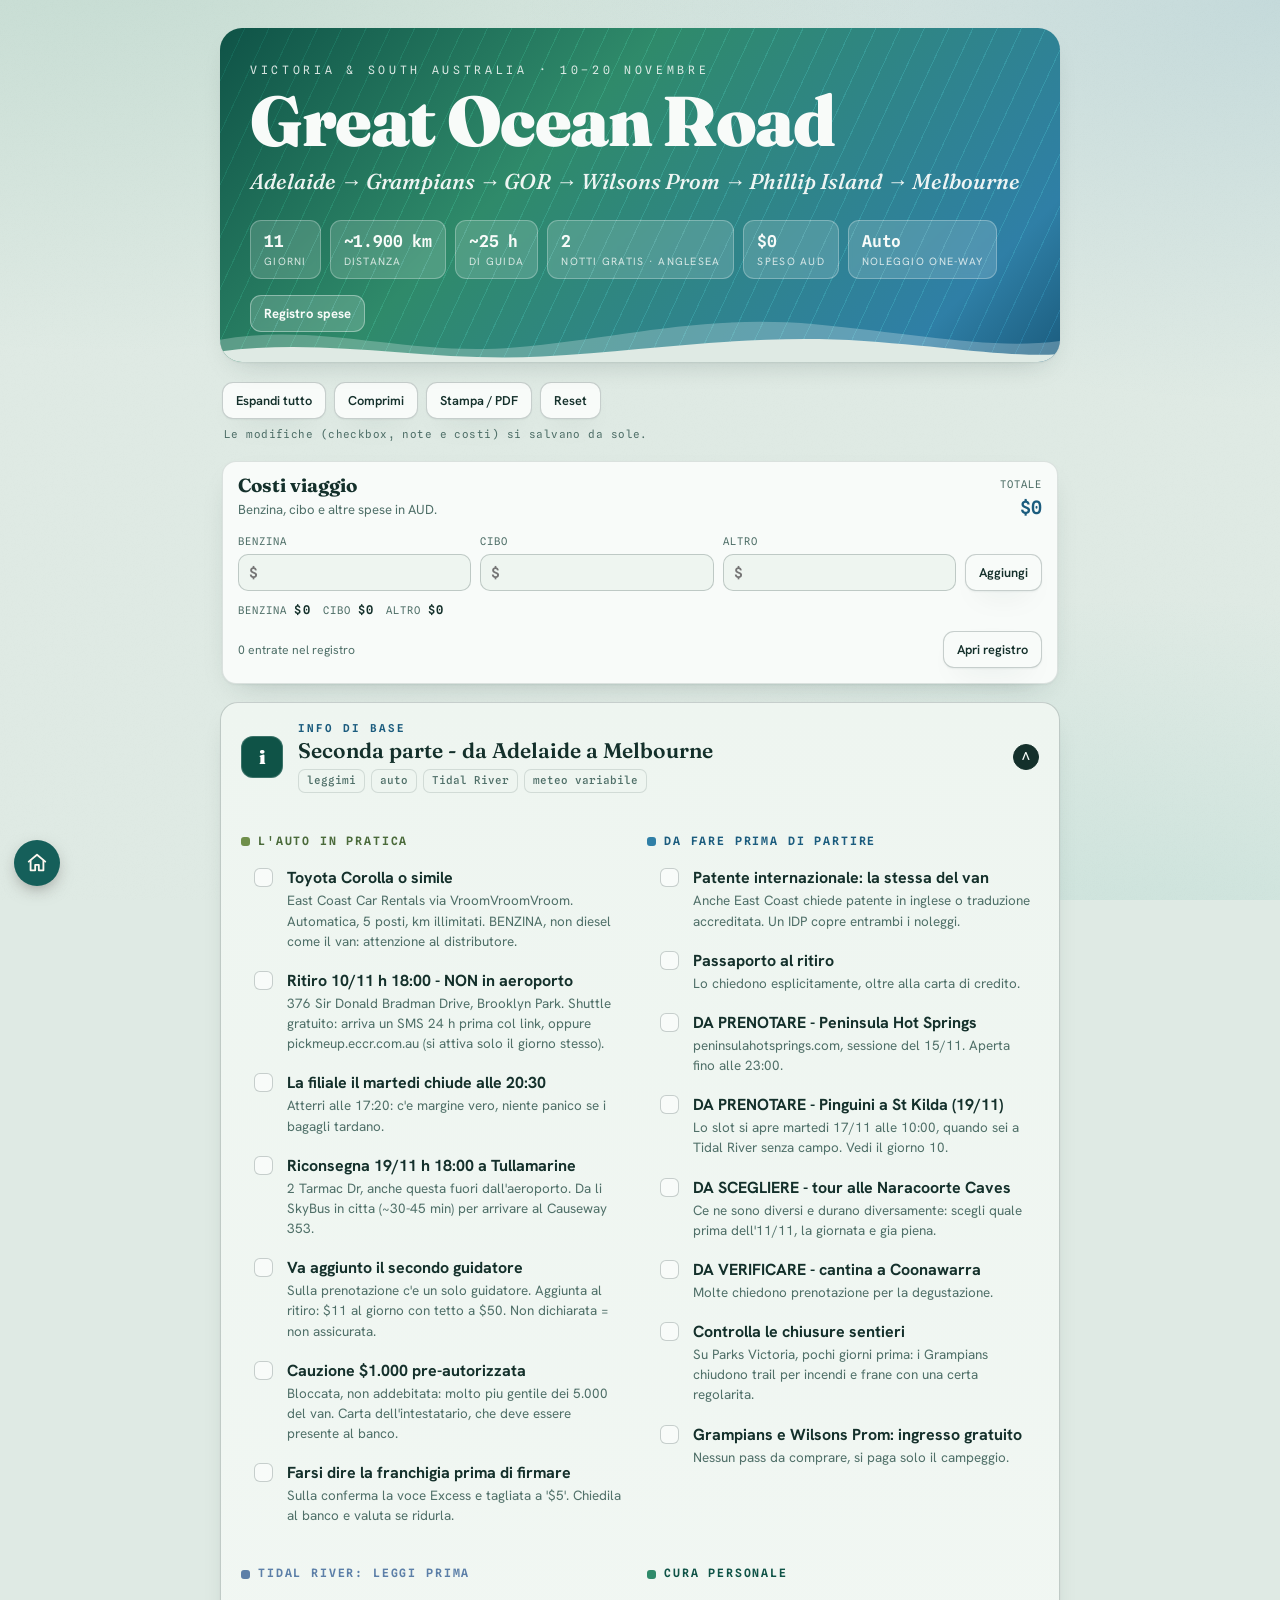
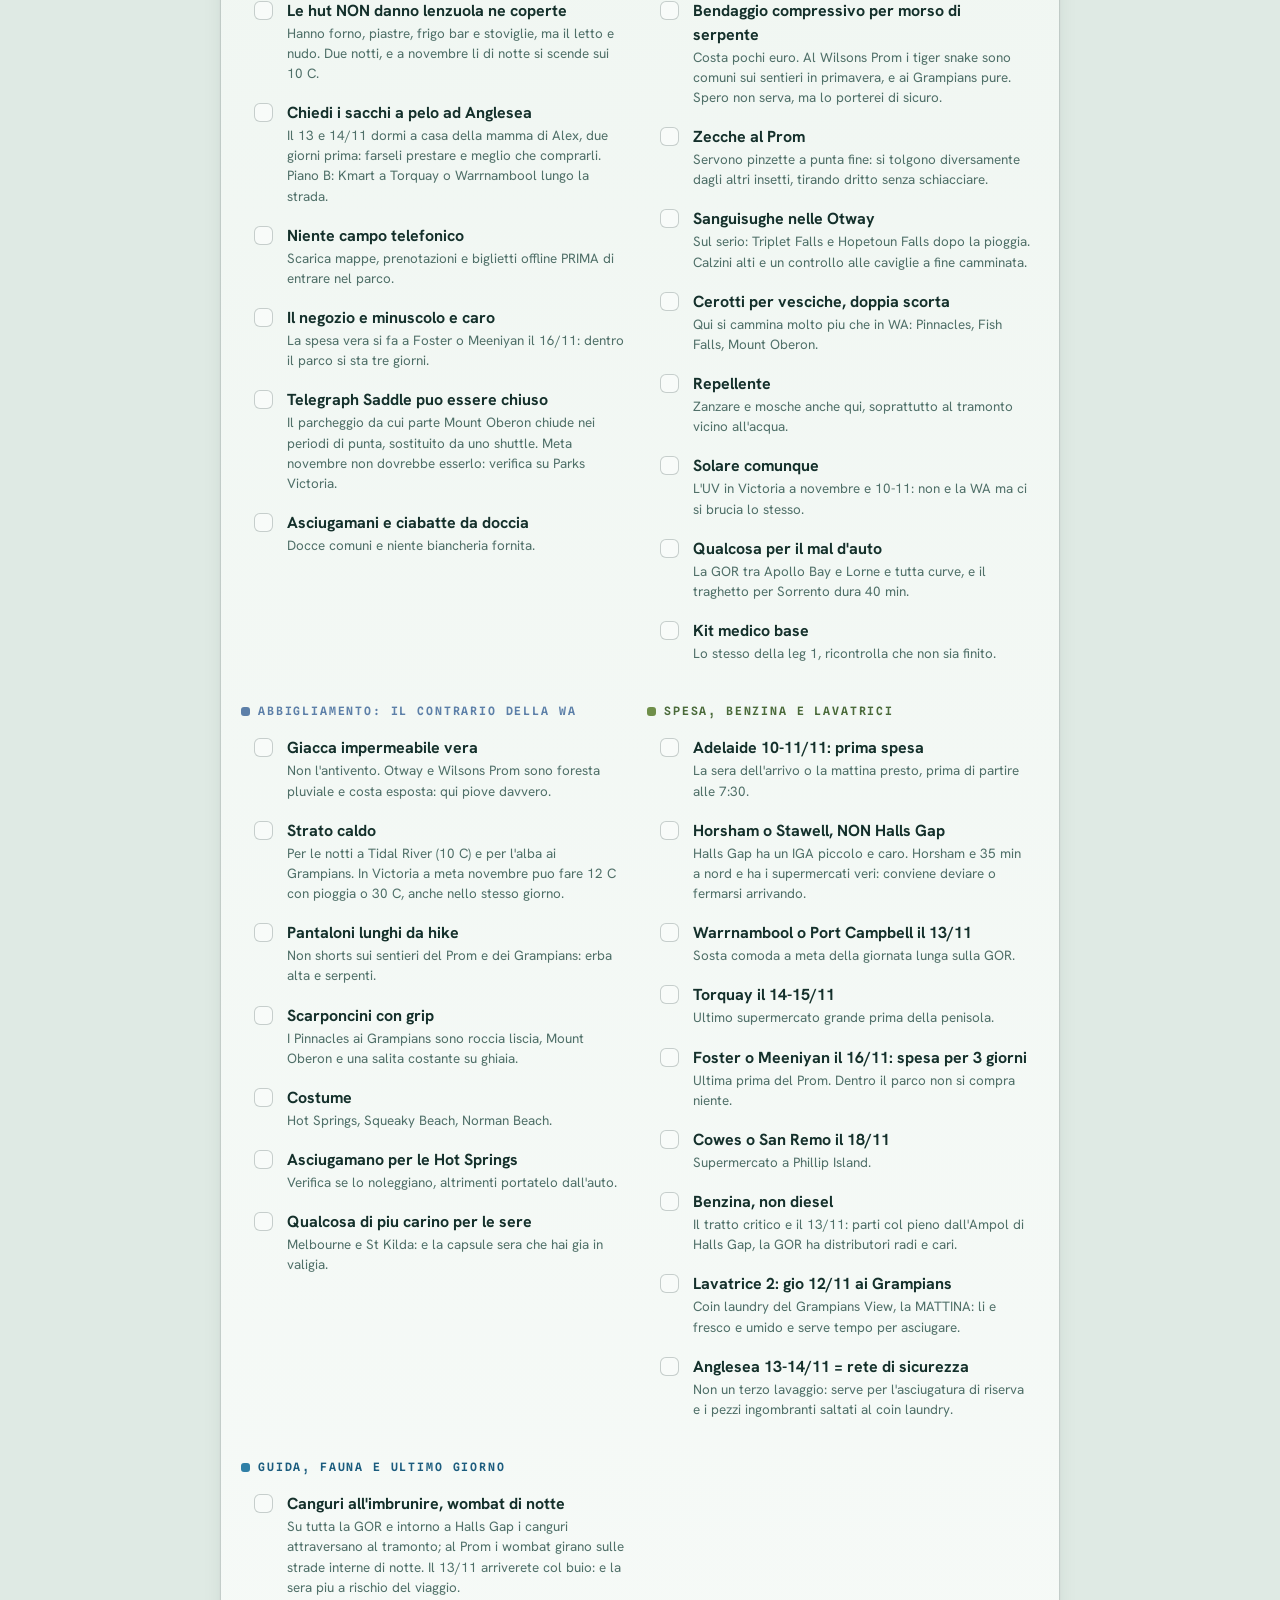
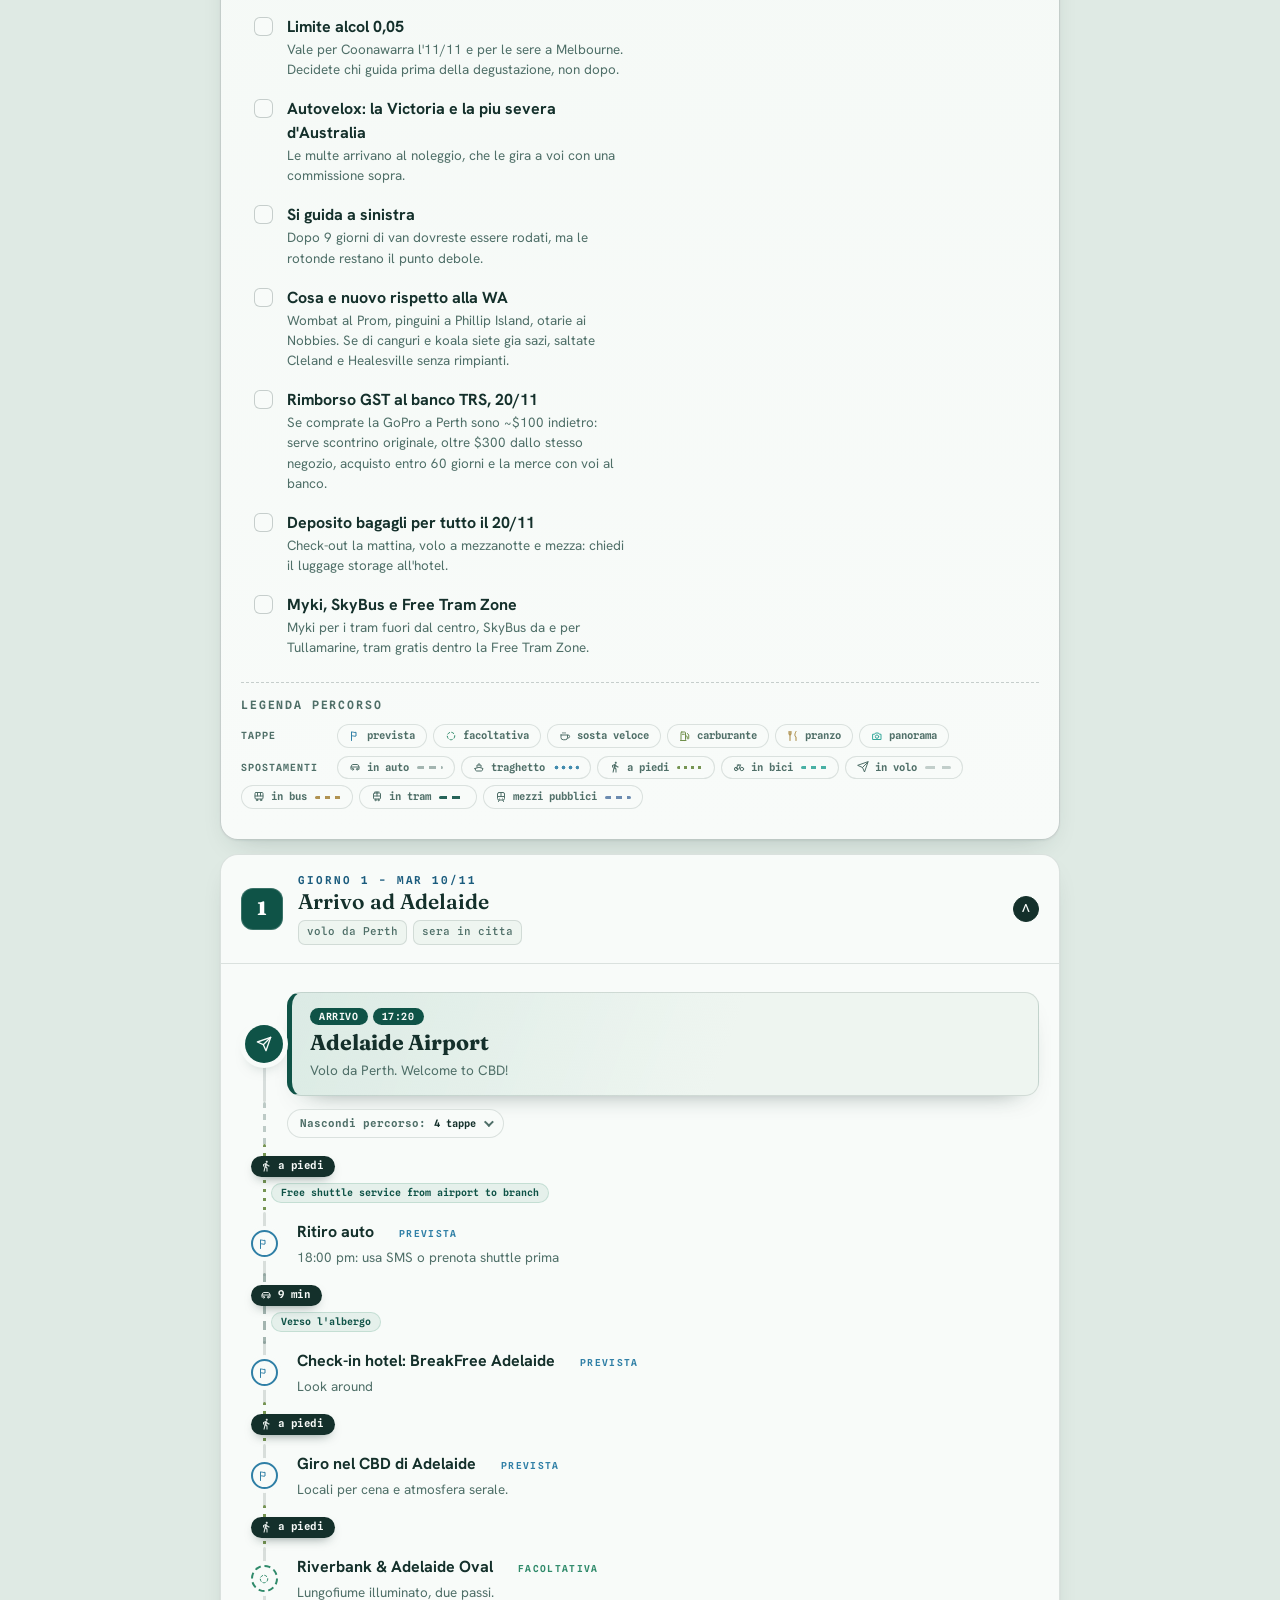
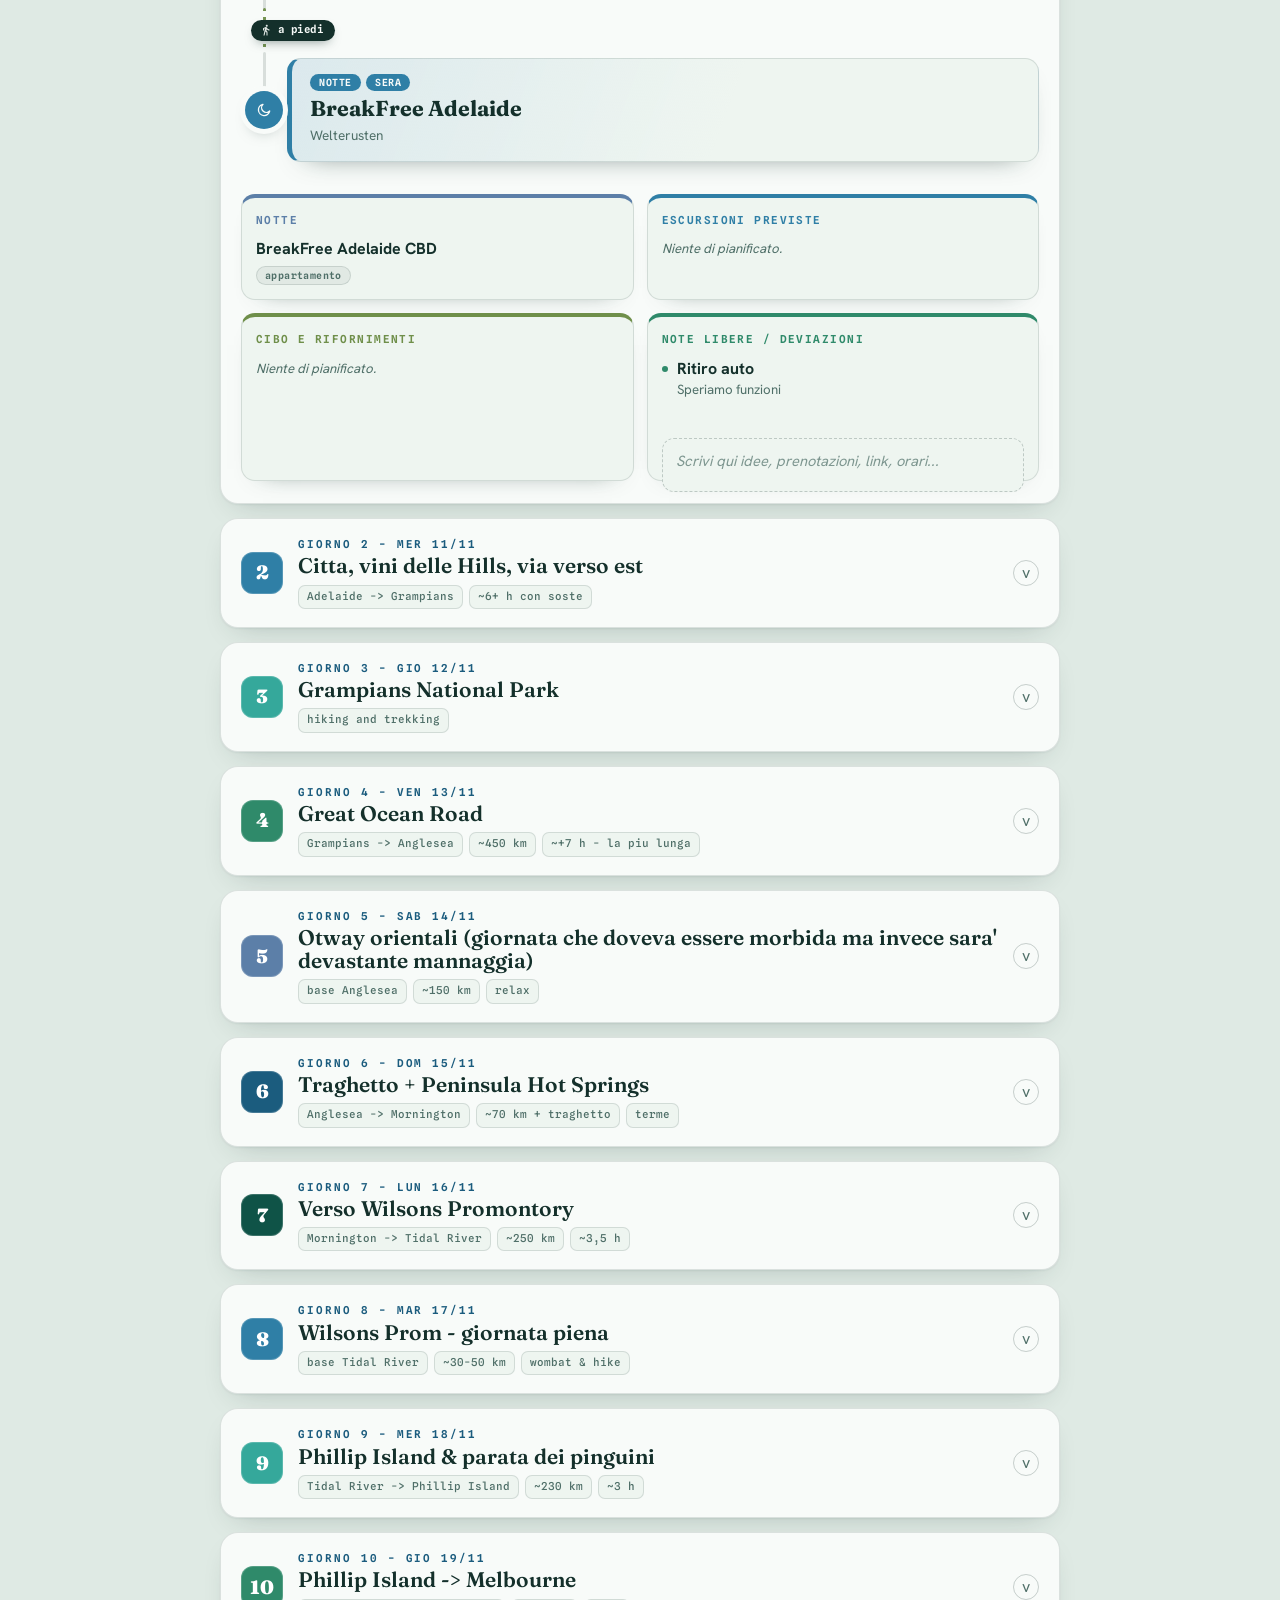
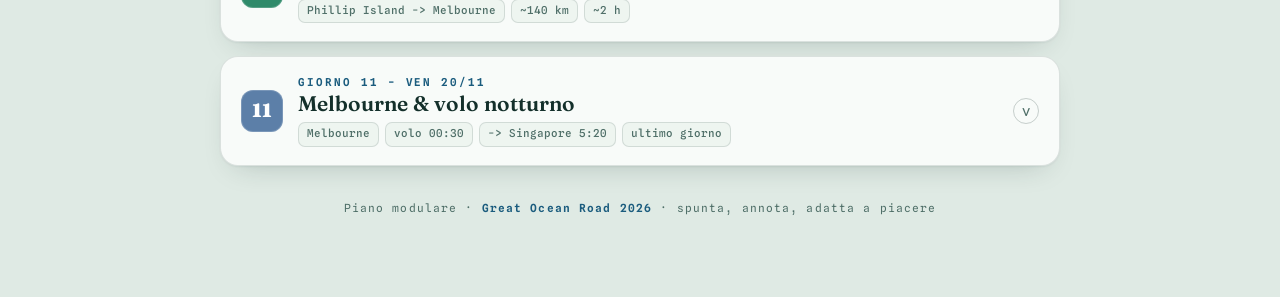
==== Adelaide_Melbourne/piano_viaggio_great_ocean_road.html @ c4c4bf27 "Add files via upload" ====
<!doctype html>
<html lang="it">
<head>
<meta charset="utf-8">
<meta name="viewport" content="width=device-width, initial-scale=1">
<title>Great Ocean Road · Piano di viaggio</title>
<link rel="stylesheet" href="../fonts/fonts.css">
<!-- app per iPhone / offline (vedi pwa.js e LEGGIMI_SITO.md) -->
<link rel="manifest" href="../manifest.webmanifest">
<meta name="theme-color" content="#155f5a">
<meta name="apple-mobile-web-app-capable" content="yes">
<meta name="mobile-web-app-capable" content="yes">
<meta name="apple-mobile-web-app-status-bar-style" content="default">
<meta name="apple-mobile-web-app-title" content="Australia">
<link rel="apple-touch-icon" href="../icons/apple-touch-icon.png">
<link rel="icon" href="../icons/icon-192.png">
<script src="../pwa.js" defer></script>
<style>
  :root{
    /* Palette "foresta & oceano" - seconda parte del viaggio */
    --mist:#dfeae4;
    --paper:#f8fbf9;
    --paper-2:#eef5f0;
    --ink:#14302b;
    --ink-soft:#4f6f68;
    --ocean:#2f7fa6;
    --ocean-deep:#1b5c7e;
    --forest:#2f8a6a;
    --forest-deep:#0f5347;
    --lagoon:#35a89b;
    --dusk:#5c7fa8;
    --moss:#6f8f4a;
    --moss-deep:#4a6a3a;
    --honey:#a8873f;
    --line:rgba(20,48,43,.13);
    --line-strong:rgba(20,48,43,.22);
    --shadow:0 1px 2px rgba(20,48,43,.06),0 12px 30px -16px rgba(20,48,43,.28);
  }
  *{box-sizing:border-box}
  html{scroll-behavior:smooth}
  body{
    margin:0;
    font-family:'Hanken Grotesk',system-ui,sans-serif;
    color:var(--ink);
    background-color:var(--mist);
    background-image:
      radial-gradient(120% 90% at 8% -10%, rgba(47,138,106,.16), transparent 55%),
      radial-gradient(120% 90% at 100% 0%, rgba(47,127,166,.15), transparent 50%),
      radial-gradient(90% 80% at 90% 110%, rgba(53,168,155,.12), transparent 55%);
    background-attachment:fixed;
    line-height:1.5;
    -webkit-font-smoothing:antialiased;
  }
  body::before{
    content:"";position:fixed;inset:0;pointer-events:none;z-index:0;opacity:.5;
    background-image:url("data:image/svg+xml,%3Csvg xmlns='http://www.w3.org/2000/svg' width='160' height='160'%3E%3Cfilter id='n'%3E%3CfeTurbulence type='fractalNoise' baseFrequency='0.9' numOctaves='2'/%3E%3C/filter%3E%3Crect width='100%25' height='100%25' filter='url(%23n)' opacity='0.035'/%3E%3C/svg%3E");
  }
  .wrap{position:relative;z-index:1;max-width:880px;margin:0 auto;padding:28px 20px 80px}

  /* ---------- Header ---------- */
  header.hero{
    position:relative;border-radius:22px;overflow:hidden;
    background:
      linear-gradient(135deg, var(--forest-deep) 0%, var(--forest) 38%, var(--ocean) 86%, var(--ocean-deep) 100%);
    color:#f8fbf9;padding:34px 30px 30px;box-shadow:var(--shadow);
  }
  header.hero::after{
    content:"";position:absolute;inset:0;opacity:.16;mix-blend-mode:overlay;
    background-image:repeating-linear-gradient(115deg, #fff 0 1px, transparent 1px 22px);
  }
  .hero-waves{position:absolute;left:0;right:0;bottom:-1px;width:100%;height:58px;z-index:2;display:block}
  .hero-waves .w-back{fill:rgba(248,251,249,.26)}
  .hero-waves .w-front{fill:var(--mist)}
  .hero .kicker{
    font-family:'Spline Sans Mono',monospace;font-size:.72rem;letter-spacing:.32em;
    text-transform:uppercase;opacity:.85;margin:0 0 10px;position:relative}
  .hero h1{
    font-family:'Fraunces',serif;font-weight:900;font-optical-sizing:auto;
    font-size:clamp(2.6rem,9vw,4.4rem);line-height:.92;margin:0;letter-spacing:-.02em;position:relative}
  .hero .route{
    font-family:'Fraunces',serif;font-style:italic;font-weight:500;
    font-size:clamp(1rem,3.4vw,1.35rem);margin:12px 0 0;opacity:.95;position:relative}
  .stats{display:flex;flex-wrap:wrap;gap:9px;margin-top:22px;position:relative}
  .stat{
    background:rgba(248,251,249,.16);border:1px solid rgba(248,251,249,.28);
    backdrop-filter:blur(2px);border-radius:11px;padding:8px 13px;display:flex;flex-direction:column;min-width:0}
  .stat b{font-family:'Spline Sans Mono',monospace;font-size:1.02rem;font-weight:600;letter-spacing:-.01em}
  .stat span{font-size:.66rem;letter-spacing:.12em;text-transform:uppercase;opacity:.8}
  .hero-actions{display:flex;gap:9px;margin-top:16px;position:relative}
  .hero-btn{
    font-family:'Hanken Grotesk',sans-serif;font-size:.82rem;font-weight:700;cursor:pointer;
    border:1px solid rgba(248,251,249,.38);background:rgba(248,251,249,.18);color:#f8fbf9;
    border-radius:11px;padding:9px 13px;transition:.18s;backdrop-filter:blur(2px)}
  .hero-btn:hover{background:#f8fbf9;color:var(--ink);transform:translateY(-1px)}

  /* ---------- Toolbar ---------- */
  .toolbar{
    display:flex;flex-wrap:wrap;align-items:center;gap:10px;margin:20px 2px 8px}
  .btns{display:flex;gap:8px;flex-wrap:wrap}
  button.tool{
    font-family:'Hanken Grotesk',sans-serif;font-size:.8rem;font-weight:600;cursor:pointer;
    border:1px solid var(--line-strong);background:var(--paper);color:var(--ink);
    border-radius:11px;padding:9px 13px;transition:.18s;box-shadow:var(--shadow)}
  button.tool:hover{background:var(--ink);color:var(--paper);transform:translateY(-1px)}
  button.tool.danger:hover{background:var(--ocean-deep);border-color:var(--ocean-deep)}

  .savehint{font-family:'Spline Sans Mono',monospace;font-size:.68rem;color:var(--ink-soft);
    margin:2px 4px 18px;letter-spacing:.04em;min-height:1em;transition:.3s}
  .savehint.flash{color:var(--forest-deep);font-weight:600}

  .costs{
    background:var(--paper);border:1px solid var(--line);border-radius:14px;
    padding:15px;margin:0 2px 18px;box-shadow:var(--shadow)}
  .cost-head{display:flex;justify-content:space-between;gap:14px;align-items:flex-start;margin-bottom:12px}
  .cost-head h3{font-family:'Fraunces',serif;font-size:1.18rem;line-height:1;margin:0}
  .cost-head p{margin:4px 0 0;color:var(--ink-soft);font-size:.82rem}
  .cost-total{display:flex;flex-direction:column;align-items:flex-end;gap:1px}
  .cost-total span,.cost-grid span,.cost-breakdown{font-family:'Spline Sans Mono',monospace;font-size:.66rem;letter-spacing:.1em;text-transform:uppercase;color:var(--ink-soft)}
  .cost-total b{font-family:'Spline Sans Mono',monospace;font-size:1.15rem;color:var(--ocean-deep)}
  .cost-grid{display:grid;grid-template-columns:repeat(3,minmax(0,1fr)) auto;gap:9px;align-items:end}
  .cost-grid label{display:flex;flex-direction:column;gap:5px;min-width:0}
  .cost-grid input{
    width:100%;border:1px solid var(--line-strong);border-radius:10px;background:var(--paper-2);
    color:var(--ink);font:600 .92rem 'Spline Sans Mono',monospace;padding:9px 10px;outline:none}
  .cost-grid input:focus{border-color:var(--forest);background:#fff;box-shadow:0 0 0 3px rgba(47,138,106,.14)}
  .cost-breakdown{display:flex;flex-wrap:wrap;gap:12px;margin-top:10px}
  .cost-breakdown b{color:var(--ink);font-size:.75rem}
  .cost-meta{display:flex;justify-content:space-between;align-items:center;gap:10px;margin-top:12px}
  .cost-meta small{color:var(--ink-soft);font-size:.76rem}
  @media(max-width:640px){
    .cost-grid{grid-template-columns:1fr 1fr}
    .cost-grid button{grid-column:1 / -1}
  }

  /* ---------- Blocks ---------- */
  .block{
    background:var(--paper);border:1px solid var(--line);border-radius:18px;margin-bottom:14px;
    box-shadow:var(--shadow);overflow:hidden;opacity:0;transform:translateY(14px);
    animation:rise .6s cubic-bezier(.2,.8,.2,1) forwards}
  @keyframes rise{to{opacity:1;transform:none}}
  @media(prefers-reduced-motion:reduce){
    .block{animation:none;opacity:1;transform:none}
  }
  .block.intro{background:linear-gradient(180deg,var(--paper-2),var(--paper));border-color:var(--line-strong)}

  .bhead{
    display:flex;align-items:center;gap:15px;width:100%;text-align:left;cursor:pointer;
    background:none;border:0;padding:18px 20px;font-family:inherit;color:inherit}
  .bnum{
    flex:none;width:42px;height:42px;border-radius:12px;display:grid;place-items:center;
    font-family:'Fraunces',serif;font-weight:900;font-size:1.2rem;color:#fff;
    background:var(--forest-deep);box-shadow:inset 0 0 0 1px rgba(255,255,255,.18)}
  .bhead .titles{flex:1;min-width:0}
  .bday{font-family:'Spline Sans Mono',monospace;font-size:.68rem;letter-spacing:.18em;
    text-transform:uppercase;color:var(--ocean-deep);font-weight:600;
    display:flex;align-items:center;gap:8px;flex-wrap:wrap}
  /* giorno in corso */
  .today-badge{background:var(--lagoon);color:#f8fbf9;border-radius:99px;padding:1px 9px;
    font-size:.6rem;letter-spacing:.16em;font-weight:600}
  .block.today{border-color:var(--lagoon);
    box-shadow:0 0 0 1px var(--lagoon),0 1px 2px rgba(20,48,43,.06),0 16px 34px -18px rgba(53,168,155,.55)}
  .block.today .bhead{background:linear-gradient(100deg,rgba(53,168,155,.12),transparent 62%)}
  .btitle{font-family:'Fraunces',serif;font-weight:600;font-size:1.32rem;line-height:1.1;margin:1px 0 0}
  .bchips{display:flex;flex-wrap:wrap;gap:6px;margin-top:7px}
  .chip{font-family:'Spline Sans Mono',monospace;font-size:.68rem;font-weight:500;
    background:var(--paper-2);border:1px solid var(--line);border-radius:7px;padding:3px 8px;color:var(--ink-soft)}
  .caret{flex:none;width:26px;height:26px;border-radius:50%;display:grid;place-items:center;
    border:1px solid var(--line-strong);transition:.3s;color:var(--ink-soft)}
  .block[open] .caret{transform:rotate(180deg);background:var(--ink);color:var(--paper);border-color:var(--ink)}
  details>summary{list-style:none}
  details>summary::-webkit-details-marker{display:none}

  .bbody{padding:2px 20px 22px;border-top:1px solid var(--line)}
  .sec{margin-top:18px}
  .sec h4{
    font-family:'Spline Sans Mono',monospace;font-size:.72rem;letter-spacing:.16em;text-transform:uppercase;
    margin:0 0 9px;display:flex;align-items:center;gap:8px;color:var(--ink-soft)}
  .sec h4::before{content:"";width:9px;height:9px;border-radius:3px;background:var(--ink-soft);flex:none}
  .sec.must h4{color:var(--ocean-deep)} .sec.must h4::before{background:var(--ocean)}
  .sec.extra h4{color:var(--forest-deep)} .sec.extra h4::before{background:var(--forest)}
  .sec.sleep h4{color:var(--dusk)} .sec.sleep h4::before{background:var(--dusk)}
  .sec.prac h4{color:var(--moss-deep)} .sec.prac h4::before{background:var(--moss)}

  ul.items{list-style:none;margin:0;padding:0;display:flex;flex-direction:column;gap:3px}
  label.tappa{display:flex;gap:11px;align-items:flex-start;padding:7px 9px;border-radius:10px;
    cursor:pointer;transition:.15s}
  label.tappa:hover{background:var(--paper-2)}
  label.tappa input{appearance:none;-webkit-appearance:none;flex:none;width:19px;height:19px;margin-top:2px;
    border:1.5px solid var(--line-strong);border-radius:6px;background:var(--paper);cursor:pointer;transition:.15s;position:relative}
  label.tappa input:checked{background:var(--forest-deep);border-color:var(--forest-deep)}
  label.tappa input:checked::after{content:"";position:absolute;left:6px;top:2px;width:4px;height:9px;
    border:solid #fff;border-width:0 2px 2px 0;transform:rotate(42deg)}
  label.tappa .t-txt{flex:1}
  label.tappa .t-txt b{font-weight:700}
  label.tappa .t-txt small{display:block;color:var(--ink-soft);font-size:.84rem;margin-top:1px}
  label.tappa input:checked ~ .t-txt{opacity:.5;text-decoration:line-through;text-decoration-color:var(--line-strong)}

  /* ============================================================
     ROAD RIBBON - il percorso fisico della giornata.
     La linea E' la strada: la trama cambia col mezzo
     (trattini = auto, punti tondi = traghetto, puntini fitti =
     a piedi, trattini medi = bici, trattini lunghi radi = volo).
     La targhetta km e' un cartello appoggiato sulla linea.
     ============================================================ */
  .rt{--axis:46px;position:relative;margin:20px 0 26px;display:flex;flex-direction:column}
  .rt-node,.rt-seg,.rt-toggle{position:relative}

  /* raccordo solido dietro ogni nodo, cosi la strada non si spezza */
  .rt-node::before{content:"";position:absolute;left:calc(var(--axis)/2 - 1.5px);top:0;bottom:0;width:3px;
    background:rgba(20,48,43,.14);border-radius:99px}
  .rt-node.main.start::before{top:50%}
  .rt-node.main.endnode::before{bottom:50%}

  .rt-node{display:grid;grid-template-columns:var(--axis) minmax(0,1fr);align-items:center}
  .rt-marker{grid-column:1;place-self:center;position:relative;z-index:1;display:grid;place-items:center;
    width:27px;height:27px;border-radius:50%;background:var(--paper);
    border:2px solid var(--route-accent,var(--forest));color:var(--route-accent,var(--forest));
    box-shadow:0 0 0 4px var(--paper)}
  .rt-node.main .rt-marker{width:38px;height:38px;border:none;background:var(--route-accent);color:#f8fbf9;
    box-shadow:0 0 0 5px var(--paper),0 8px 16px -8px rgba(20,48,43,.55)}
  .rt-node.main.start{--route-accent:var(--forest-deep)}
  .rt-node.main.endnode{--route-accent:var(--ocean)}

  /* carte dei nodi principali (partenza / arrivo) */
  .rt-card{grid-column:2;min-width:0;margin:6px 0;border:1px solid var(--line);border-left:5px solid var(--route-accent);
    border-radius:14px;padding:15px 18px;background:linear-gradient(110deg,rgba(47,138,106,.14),var(--paper-2) 58%);
    box-shadow:0 12px 28px -21px rgba(20,48,43,.72)}
  .rt-node.main.endnode .rt-card{background:linear-gradient(110deg,rgba(47,127,166,.14),var(--paper-2) 58%)}
  .rt-card-meta{display:flex;flex-wrap:wrap;gap:5px;margin-bottom:6px}
  .rt-card-meta span{background:var(--route-accent);color:#f8fbf9;border-radius:99px;padding:2px 9px;
    font:600 .62rem/1.3 'Spline Sans Mono',monospace;letter-spacing:.06em;text-transform:uppercase}
  .rt-place{font-family:'Fraunces',serif;font-size:1.35rem;font-weight:700;line-height:1.15}
  /* nomi dei luoghi -> Google Maps */
  a.maps{color:inherit;text-decoration:none;border-bottom:1px dashed transparent;transition:.15s}
  a.maps .mp{display:inline-block;margin-left:5px;opacity:0;transition:.15s;vertical-align:-1px}
  a.maps:hover{border-bottom-color:currentColor}
  a.maps:hover .mp{opacity:.7}
  a.maps:focus-visible{outline:2px solid var(--forest);outline-offset:3px;border-radius:4px}
  @media(hover:none){a.maps .mp{opacity:.45}}
  .rt-note{margin-top:3px;color:var(--ink-soft);font-size:.85rem}

  /* tappe intermedie: leggere, senza scatola */
  .rt-node.sub{--route-accent:var(--ocean)}
  .rt-node.sub.t-planned{--route-accent:var(--ocean)}
  .rt-node.sub.t-optional{--route-accent:var(--forest)}
  .rt-node.sub.t-quick{--route-accent:var(--ink-soft)}
  .rt-node.sub.t-fuel{--route-accent:var(--moss)}
  .rt-node.sub.t-lunch{--route-accent:var(--honey)}
  .rt-node.sub.t-viewpoint{--route-accent:var(--lagoon)}
  .rt-node.sub.t-optional .rt-marker{border-style:dashed}
  .rt-stop{grid-column:2;min-width:0;padding:8px 10px;border-radius:11px;transition:.15s}
  .rt-stop:hover{background:var(--paper-2)}
  .rt-stop-top{display:flex;align-items:baseline;gap:9px;flex-wrap:wrap}
  .rt-stop-top b{font-size:1rem;font-weight:700}
  .rt-tag{font:600 .6rem/1.3 'Spline Sans Mono',monospace;letter-spacing:.14em;text-transform:uppercase;
    color:var(--route-accent)}
  .rt-time{font:600 .66rem/1.3 'Spline Sans Mono',monospace;color:var(--ink-soft);
    background:var(--paper-2);border:1px solid var(--line);border-radius:99px;padding:1px 8px}
  .rt-stop .rt-note{font-size:.84rem}

  /* connettori: la trama della linea racconta il mezzo */
  .rt-seg{display:grid;grid-template-columns:var(--axis) minmax(0,1fr);min-height:26px}
  .rt-seg::before{content:"";position:absolute;left:calc(var(--axis)/2 - 1.5px);top:-3px;bottom:-3px;width:3px;
    border-radius:99px}
  .rt-seg.m-drive::before{background:repeating-linear-gradient(180deg,rgba(79,111,104,.5) 0 9px,transparent 9px 16px)}
  .rt-seg.m-walk::before{background:repeating-linear-gradient(180deg,rgba(111,143,74,.95) 0 3px,transparent 3px 9px)}
  .rt-seg.m-bike::before{background:repeating-linear-gradient(180deg,rgba(53,168,155,.9) 0 6px,transparent 6px 12px)}
  .rt-seg.m-ferry::before{width:5px;left:calc(var(--axis)/2 - 2.5px);border-radius:0;
    background-image:radial-gradient(circle,rgba(47,127,166,.9) 1.8px,transparent 2.4px);
    background-size:5px 9px;background-position:top center;background-repeat:repeat-y}
  .rt-seg.m-fly::before{background:repeating-linear-gradient(180deg,rgba(79,111,104,.32) 0 15px,transparent 15px 26px)}
  .rt-seg.m-public-transport::before{background:repeating-linear-gradient(180deg,rgba(92,127,168,.9) 0 8px,transparent 8px 14px)}
  .rt-seg.m-bus::before{background:repeating-linear-gradient(180deg,rgba(168,135,63,.9) 0 7px,transparent 7px 13px)}
  .rt-seg.m-tram::before{background:repeating-linear-gradient(180deg,rgba(15,83,71,.9) 0 11px,transparent 11px 16px)}

  .rt-seg-body{grid-column:1/-1;position:relative;z-index:1;display:flex;flex-direction:column;
    align-items:flex-start;gap:6px;padding:9px 8px 9px calc(var(--axis)/2 - 13px)}
  .rt-pill{display:inline-flex;align-items:center;gap:6px;background:var(--ink);color:var(--paper);
    border-radius:99px;padding:4px 12px 4px 9px;font:600 .67rem/1.2 'Spline Sans Mono',monospace;
    letter-spacing:.04em;box-shadow:0 5px 12px -6px rgba(20,48,43,.65)}
  .rt-pill svg{flex:none;opacity:.9}
  .rt-chips{display:flex;flex-wrap:wrap;gap:5px;max-width:100%;padding-left:20px}
  .rt-chips span{background:rgba(47,138,106,.09);border:1px solid rgba(47,138,106,.18);color:var(--forest-deep);
    border-radius:99px;padding:2px 9px;font:600 .62rem/1.4 'Spline Sans Mono',monospace}

  /* toggle percorso (comprimi/espandi le tappe del giorno) */
  .rt-toggle{display:block;padding:7px 0;cursor:pointer;list-style:none}
  .rt-toggle::before{content:"";position:absolute;left:calc(var(--axis)/2 - 1.5px);top:0;bottom:0;width:3px;
    background:repeating-linear-gradient(180deg,rgba(79,111,104,.35) 0 6px,transparent 6px 12px);border-radius:99px}
  .rt-toggle::-webkit-details-marker{display:none}
  .rt-toggle-pill{position:relative;z-index:1;display:inline-flex;align-items:center;gap:8px;
    margin-left:var(--axis);padding:7px 12px;border:1px solid var(--line);border-radius:99px;
    background:var(--paper);color:var(--ink-soft);font:600 .68rem/1.2 'Spline Sans Mono',monospace;
    box-shadow:0 5px 18px -16px rgba(20,48,43,.7);transition:.16s}
  .rt-toggle:hover .rt-toggle-pill{border-color:var(--forest);color:var(--forest-deep);background:#fff}
  .rt-toggle-pill b{color:var(--ink);font-size:.64rem}
  .rt-toggle-pill i{width:7px;height:7px;border-right:2px solid currentColor;border-bottom:2px solid currentColor;
    transform:rotate(45deg) translateY(-2px);transition:transform .2s}
  .rt-toggle-closed{display:none}
  .rt-journey:not([open]) .rt-toggle-open{display:none}
  .rt-journey:not([open]) .rt-toggle-closed{display:inline}
  .rt-journey:not([open]) .rt-toggle-pill i{transform:rotate(-45deg)}
  .rt-path{display:flex;flex-direction:column;padding:2px 0}
  .rt-seg.empty .rt-seg-body{display:none}

  /* ---------- Legenda (nel blocco intro) ---------- */
  .legend{grid-column:1/-1;border-top:1.5px dashed var(--line-strong);padding-top:14px;margin-top:2px}
  .legend h4{font-family:'Spline Sans Mono',monospace;font-size:.72rem;letter-spacing:.16em;
    text-transform:uppercase;color:var(--ink-soft);margin:0 0 10px}
  .legend-row{display:flex;flex-wrap:wrap;align-items:center;gap:6px;margin-bottom:8px}
  .legend-cap{font:600 .62rem/1.3 'Spline Sans Mono',monospace;letter-spacing:.1em;text-transform:uppercase;
    color:var(--ink-soft);margin-right:4px;min-width:86px}
  .lg{display:inline-flex;align-items:center;gap:6px;border:1px solid var(--line);background:var(--paper);
    border-radius:99px;padding:4px 11px;font:600 .66rem/1.3 'Spline Sans Mono',monospace;color:var(--ink-soft)}
  .lg svg{color:var(--c,var(--ink-soft));flex:none}
  .lg-line{width:26px;height:3px;border-radius:99px;margin-left:2px}
  .lg.m-drive .lg-line{background:repeating-linear-gradient(90deg,rgba(79,111,104,.5) 0 7px,transparent 7px 12px)}
  .lg.m-ferry .lg-line{height:5px;background-image:radial-gradient(circle,rgba(47,127,166,.9) 1.6px,transparent 2.2px);background-size:7px 5px;background-position:center left;background-repeat:repeat-x}
  .lg.m-walk .lg-line{background:repeating-linear-gradient(90deg,rgba(111,143,74,.95) 0 3px,transparent 3px 7px)}
  .lg.m-bike .lg-line{background:repeating-linear-gradient(90deg,rgba(53,168,155,.9) 0 5px,transparent 5px 10px)}
  .lg.m-fly .lg-line{background:repeating-linear-gradient(90deg,rgba(79,111,104,.32) 0 10px,transparent 10px 17px)}
  .lg.m-public-transport .lg-line{background:repeating-linear-gradient(90deg,rgba(92,127,168,.9) 0 6px,transparent 6px 11px)}
  .lg.m-bus .lg-line{background:repeating-linear-gradient(90deg,rgba(168,135,63,.9) 0 5px,transparent 5px 10px)}
  .lg.m-tram .lg-line{background:repeating-linear-gradient(90deg,rgba(15,83,71,.9) 0 8px,transparent 8px 13px)}

  /* ---------- Box informativi giornalieri ---------- */
  .daily-grid{display:grid;grid-template-columns:repeat(2,minmax(0,1fr));gap:13px;margin-top:8px}
  .daily-box{--box-accent:var(--ink-soft);min-width:0;border:1px solid var(--line);border-top:4px solid var(--box-accent);
    border-radius:14px;background:var(--paper-2);padding:14px;box-shadow:0 10px 24px -22px rgba(20,48,43,.75)}
  .daily-box h4{font-family:'Spline Sans Mono',monospace;font-size:.69rem;letter-spacing:.13em;text-transform:uppercase;
    color:var(--box-accent);margin:0 0 11px}
  .daily-box.night{--box-accent:var(--dusk)}
  .daily-box.excursions{--box-accent:var(--ocean)}
  .daily-box.food{--box-accent:var(--moss)}
  .daily-box.notes{--box-accent:var(--forest)}
  .daily-items{display:flex;flex-direction:column;gap:0}
  .daily-item{display:flex;align-items:flex-start;gap:9px;padding:8px 0;border-bottom:1px solid var(--line)}
  .daily-item:first-child{padding-top:0}
  .daily-item:last-child{padding-bottom:0;border-bottom:0}
  .daily-item::before{content:"";flex:none;width:6px;height:6px;margin-top:7px;border-radius:50%;background:var(--box-accent)}
  .daily-item-copy{flex:1;min-width:0}
  .daily-item-title{font-weight:700;line-height:1.3}
  .daily-item-text{margin-top:2px;color:var(--ink-soft);font-size:.83rem;line-height:1.4}
  .daily-meta{display:flex;flex-wrap:wrap;gap:5px;margin-top:6px}
  .daily-meta span{border-radius:99px;padding:2px 8px;font:600 .62rem/1.3 'Spline Sans Mono',monospace;letter-spacing:.04em;
    background:rgba(20,48,43,.055);border:1px solid var(--line);color:var(--ink-soft)}
  .daily-empty{color:var(--ink-soft);font-size:.83rem;font-style:italic}
  .daily-notes-content{display:flex;flex-direction:column;gap:12px;height:calc(100% - 2px)}
  .daily-notes-content .note{margin-top:auto}
  @media(max-width:620px){
    .bbody{padding-left:14px;padding-right:14px}
    .rt{--axis:34px}
    .rt-node.main .rt-marker{width:32px;height:32px}
    .rt-card{padding:12px 13px}
    .rt-place{font-size:1.2rem}
    .rt-pill{font-size:.63rem}
    .rt-toggle-pill{font-size:.64rem}
    .legend-cap{min-width:100%}
    .daily-grid{grid-template-columns:1fr}
  }

  /* notes */
  .note{
    min-height:54px;border:1.5px dashed var(--line-strong);border-radius:12px;padding:11px 13px;
    background:var(--paper-2);font-size:.92rem;color:var(--ink);outline:none;transition:.18s;white-space:pre-wrap}
  .note:focus{border-style:solid;border-color:var(--forest);background:#fff;box-shadow:0 0 0 3px rgba(47,138,106,.14)}
  .note:empty::before{content:attr(data-ph);color:var(--ink-soft);opacity:.7;font-style:italic}

  .intro-grid{display:grid;grid-template-columns:1fr;gap:14px;padding:4px 20px 22px}
  @media(min-width:560px){.intro-grid{grid-template-columns:1fr 1fr}}
  .ibox h4{margin-top:0}
  footer{text-align:center;margin-top:34px;font-family:'Spline Sans Mono',monospace;
    font-size:.7rem;letter-spacing:.1em;color:var(--ink-soft)}
  footer b{color:var(--ocean-deep)}
  .modal{position:fixed;inset:0;z-index:20;display:none;align-items:center;justify-content:center;padding:18px}
  .modal.open{display:flex}
  .modal-backdrop{position:absolute;inset:0;background:rgba(20,48,43,.48);backdrop-filter:blur(2px)}
  .modal-panel{
    position:relative;width:min(820px,100%);max-height:min(760px,90vh);overflow:auto;
    background:var(--paper);border:1px solid var(--line-strong);border-radius:16px;
    box-shadow:0 30px 80px -28px rgba(20,48,43,.75)}
  .modal-head{display:flex;justify-content:space-between;gap:14px;align-items:flex-start;padding:18px 18px 12px;border-bottom:1px solid var(--line)}
  .modal-head h3{font-family:'Fraunces',serif;font-size:1.35rem;line-height:1;margin:0}
  .modal-head p{margin:5px 0 0;color:var(--ink-soft);font-size:.86rem}
  .icon-btn{
    width:34px;height:34px;border-radius:10px;border:1px solid var(--line-strong);
    background:var(--paper-2);color:var(--ink);cursor:pointer;font-size:1.25rem;line-height:1}
  .icon-btn:hover{background:var(--ink);color:var(--paper)}
  .expense-table{width:100%;border-collapse:collapse}
  .expense-table th{
    font-family:'Spline Sans Mono',monospace;font-size:.66rem;letter-spacing:.12em;text-transform:uppercase;
    color:var(--ink-soft);text-align:left;padding:11px 12px;border-bottom:1px solid var(--line)}
  .expense-table td{padding:9px 12px;border-bottom:1px solid var(--line);vertical-align:middle}
  .expense-table input,.expense-table select{
    width:100%;border:1px solid var(--line-strong);border-radius:9px;background:var(--paper-2);
    color:var(--ink);font:600 .84rem 'Hanken Grotesk',sans-serif;padding:8px 9px;outline:none}
  .expense-table input:focus,.expense-table select:focus{border-color:var(--forest);background:#fff;box-shadow:0 0 0 3px rgba(47,138,106,.14)}
  .expense-actions{display:flex;gap:7px;justify-content:flex-end}
  .expense-empty{padding:22px;text-align:center;color:var(--ink-soft);font-size:.9rem}
  .modal-foot{display:flex;justify-content:space-between;gap:12px;align-items:center;padding:13px 18px}
  .modal-foot b{font-family:'Spline Sans Mono',monospace;color:var(--ocean-deep)}
  @media(max-width:640px){
    .expense-table,.expense-table tbody,.expense-table tr,.expense-table td{display:block;width:100%}
    .expense-table thead{display:none}
    .expense-table tr{border-bottom:1px solid var(--line);padding:8px 0}
    .expense-table td{border:0;padding:6px 12px}
    .expense-table td::before{content:attr(data-label);display:block;font-family:'Spline Sans Mono',monospace;font-size:.62rem;letter-spacing:.12em;text-transform:uppercase;color:var(--ink-soft);margin-bottom:4px}
    .expense-actions{justify-content:flex-start}
  }

  @media print{
    body{background:#fff}.toolbar,.savehint,.costs,.modal,.hero-actions,.caret,body::before,header.hero::after{display:none!important}
    .block{break-inside:avoid;box-shadow:none;border-color:#ccc;animation:none;opacity:1;transform:none}
    .bbody{display:block!important}
    .rt-card,.daily-box{box-shadow:none;break-inside:avoid}
    .rt-toggle{display:none!important}
    .rt-path{display:flex!important}
    .rt-node::before,.rt-seg::before,.rt-marker,.rt-pill,.rt-card-meta span,.bnum{-webkit-print-color-adjust:exact;print-color-adjust:exact}
    .daily-grid{grid-template-columns:1fr 1fr}
  }
</style>
</head>
<body>
<div class="wrap">

  <header class="hero">
    <p class="kicker">Victoria &amp; South Australia · 10–20 Novembre</p>
    <h1>Great&nbsp;Ocean&nbsp;Road</h1>
    <p class="route">Adelaide → Grampians → GOR → Wilsons Prom → Phillip Island → Melbourne</p>
    <div class="stats">
      <div class="stat"><b>11</b><span>giorni</span></div>
      <div class="stat"><b>~1.900 km</b><span>distanza</span></div>
      <div class="stat"><b>~25 h</b><span>di guida</span></div>
      <div class="stat"><b>2</b><span>notti gratis · Anglesea</span></div>
      <div class="stat"><b id="expense-total">$0</b><span>speso AUD</span></div>
      <div class="stat"><b>Auto</b><span>noleggio one-way</span></div>
    </div>
    <div class="hero-actions">
      <button class="hero-btn" id="open-expense-log">Registro spese</button>
    </div>
    <svg class="hero-waves" viewBox="0 0 1200 90" preserveAspectRatio="none" aria-hidden="true">
      <path class="w-back" d="M0,54 C140,26 270,80 420,66 C570,52 690,14 850,30 C990,44 1100,70 1200,56 L1200,90 L0,90 Z"/>
      <path class="w-front" d="M0,72 C160,50 300,90 460,80 C620,70 760,44 920,56 C1050,66 1130,82 1200,76 L1200,90 L0,90 Z"/>
    </svg>
  </header>

  <div class="toolbar">
    <div class="btns">
      <button class="tool" id="expand">Espandi tutto</button>
      <button class="tool" id="collapse">Comprimi</button>
      <button class="tool" id="print">Stampa / PDF</button>
      <button class="tool danger" id="reset">Reset</button>
    </div>
  </div>
  <div class="savehint" id="savehint">Le modifiche (checkbox, note e costi) si salvano da sole.</div>

  <div class="costs" aria-label="Tracker costi">
    <div class="cost-head">
      <div>
        <h3>Costi viaggio</h3>
        <p>Benzina, cibo e altre spese in AUD.</p>
      </div>
      <div class="cost-total"><span>Totale</span><b id="cost-total">$0</b></div>
    </div>
    <div class="cost-grid">
      <label>
        <span>Benzina</span>
        <input id="cost-fuel" type="number" inputmode="decimal" min="0" step="0.01" placeholder="$">
      </label>
      <label>
        <span>Cibo</span>
        <input id="cost-food" type="number" inputmode="decimal" min="0" step="0.01" placeholder="$">
      </label>
      <label>
        <span>Altro</span>
        <input id="cost-other" type="number" inputmode="decimal" min="0" step="0.01" placeholder="$">
      </label>
      <button class="tool" id="add-cost">Aggiungi</button>
    </div>
    <div class="cost-breakdown">
      <span>Benzina <b id="fuel-total">$0</b></span>
      <span>Cibo <b id="food-total">$0</b></span>
      <span>Altro <b id="other-total">$0</b></span>
    </div>
    <div class="cost-meta">
      <small id="expense-count">0 entrate nel registro</small>
      <button class="tool" id="open-expense-log-inline">Apri registro</button>
    </div>
  </div>

  <!-- Blocks render here -->
  <div id="blocks"></div>

  <footer>
    Piano modulare · <b>Great Ocean Road 2026</b> · spunta, annota, adatta a piacere
  </footer>
</div>

<div class="modal" id="expense-modal" aria-hidden="true">
  <div class="modal-backdrop" data-close-expense-log></div>
  <div class="modal-panel" role="dialog" aria-modal="true" aria-labelledby="expense-modal-title">
    <div class="modal-head">
      <div>
        <h3 id="expense-modal-title">Registro spese</h3>
        <p>Modifica o elimina le entrate registrate.</p>
      </div>
      <button class="icon-btn" id="close-expense-log" aria-label="Chiudi registro">&times;</button>
    </div>
    <div id="expense-log"></div>
    <div class="modal-foot">
      <span>Totale registro: <b id="modal-cost-total">$0</b></span>
      <button class="tool" data-close-expense-log>Chiudi</button>
    </div>
  </div>
</div>

<script src="trip-data.js"></script>
<script src="trip-app.js"></script>
</body>
</html>
---- fonts/fonts.css ----
/* Font in locale: funzionano anche offline (prima venivano da Google Fonts) */
@font-face{font-family:'Fraunces';font-style:normal;font-display:swap;font-weight:100 900;src:url(fraunces-latin-opsz-normal.woff2) format('woff2-variations'),url(fraunces-latin-opsz-normal.woff2) format('woff2')}
@font-face{font-family:'Fraunces';font-style:italic;font-display:swap;font-weight:100 900;src:url(fraunces-latin-opsz-italic.woff2) format('woff2-variations'),url(fraunces-latin-opsz-italic.woff2) format('woff2')}
@font-face{font-family:'Hanken Grotesk';font-style:normal;font-display:swap;font-weight:400;src:url(hanken-grotesk-latin-400-normal.woff2) format('woff2')}
@font-face{font-family:'Hanken Grotesk';font-style:normal;font-display:swap;font-weight:500;src:url(hanken-grotesk-latin-500-normal.woff2) format('woff2')}
@font-face{font-family:'Hanken Grotesk';font-style:normal;font-display:swap;font-weight:600;src:url(hanken-grotesk-latin-600-normal.woff2) format('woff2')}
@font-face{font-family:'Hanken Grotesk';font-style:normal;font-display:swap;font-weight:700;src:url(hanken-grotesk-latin-700-normal.woff2) format('woff2')}
@font-face{font-family:'Hanken Grotesk';font-style:normal;font-display:swap;font-weight:800 900;src:url(hanken-grotesk-latin-700-normal.woff2) format('woff2')}
@font-face{font-family:'Spline Sans Mono';font-style:normal;font-display:swap;font-weight:400;src:url(spline-sans-mono-latin-400-normal.woff2) format('woff2')}
@font-face{font-family:'Spline Sans Mono';font-style:normal;font-display:swap;font-weight:500;src:url(spline-sans-mono-latin-500-normal.woff2) format('woff2')}
@font-face{font-family:'Spline Sans Mono';font-style:normal;font-display:swap;font-weight:600;src:url(spline-sans-mono-latin-600-normal.woff2) format('woff2')}
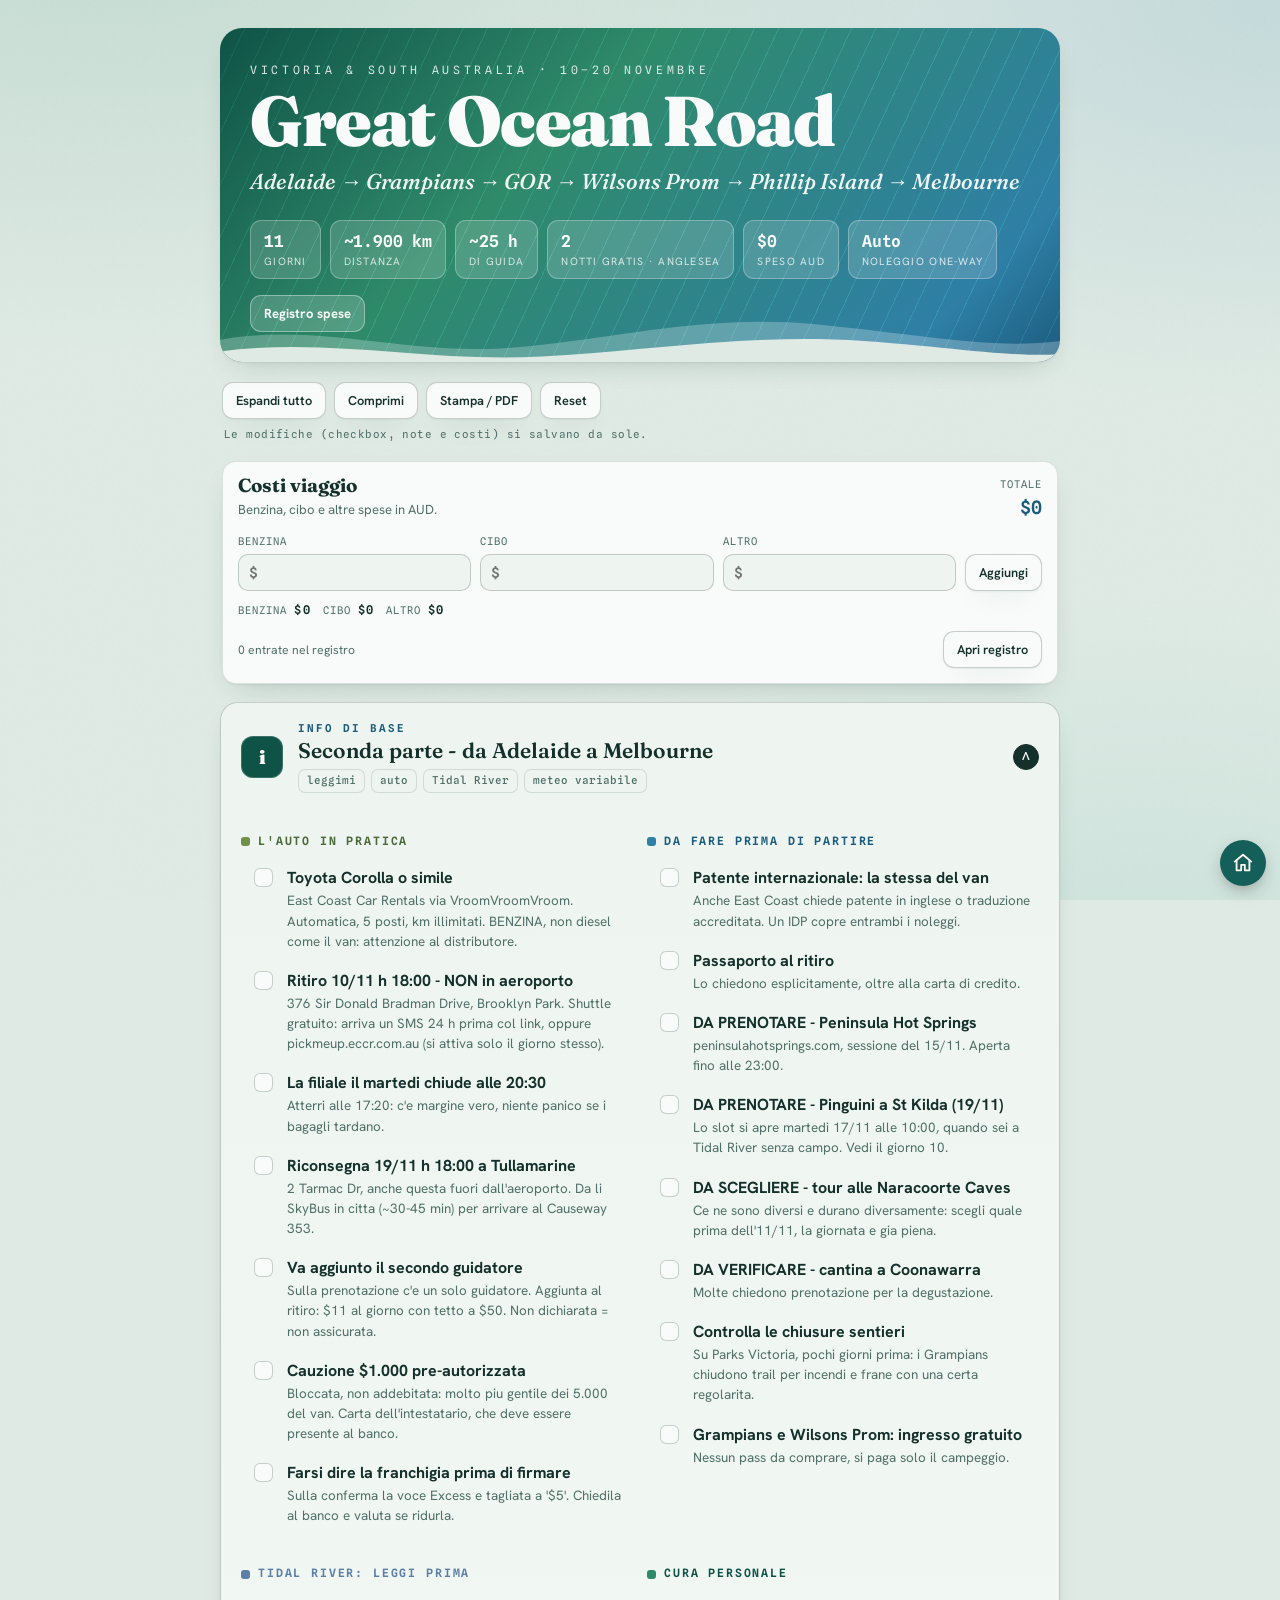
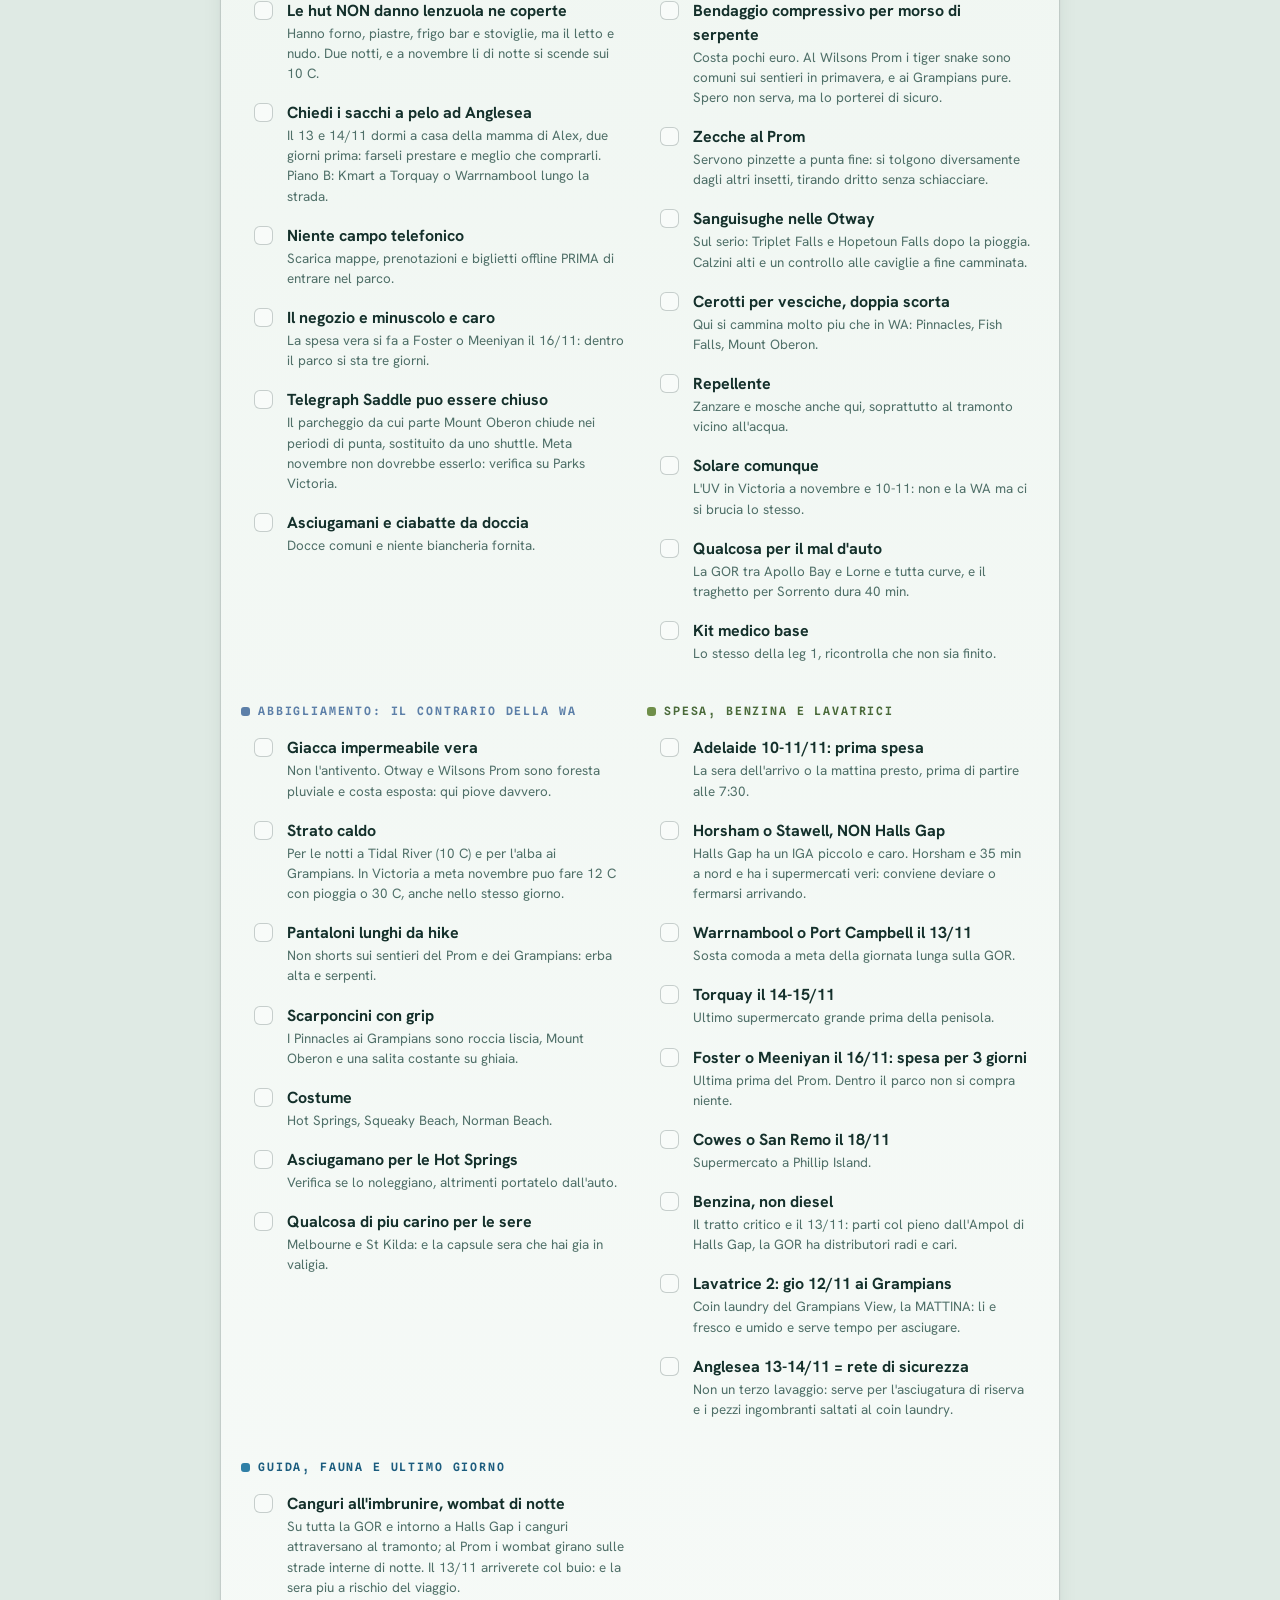
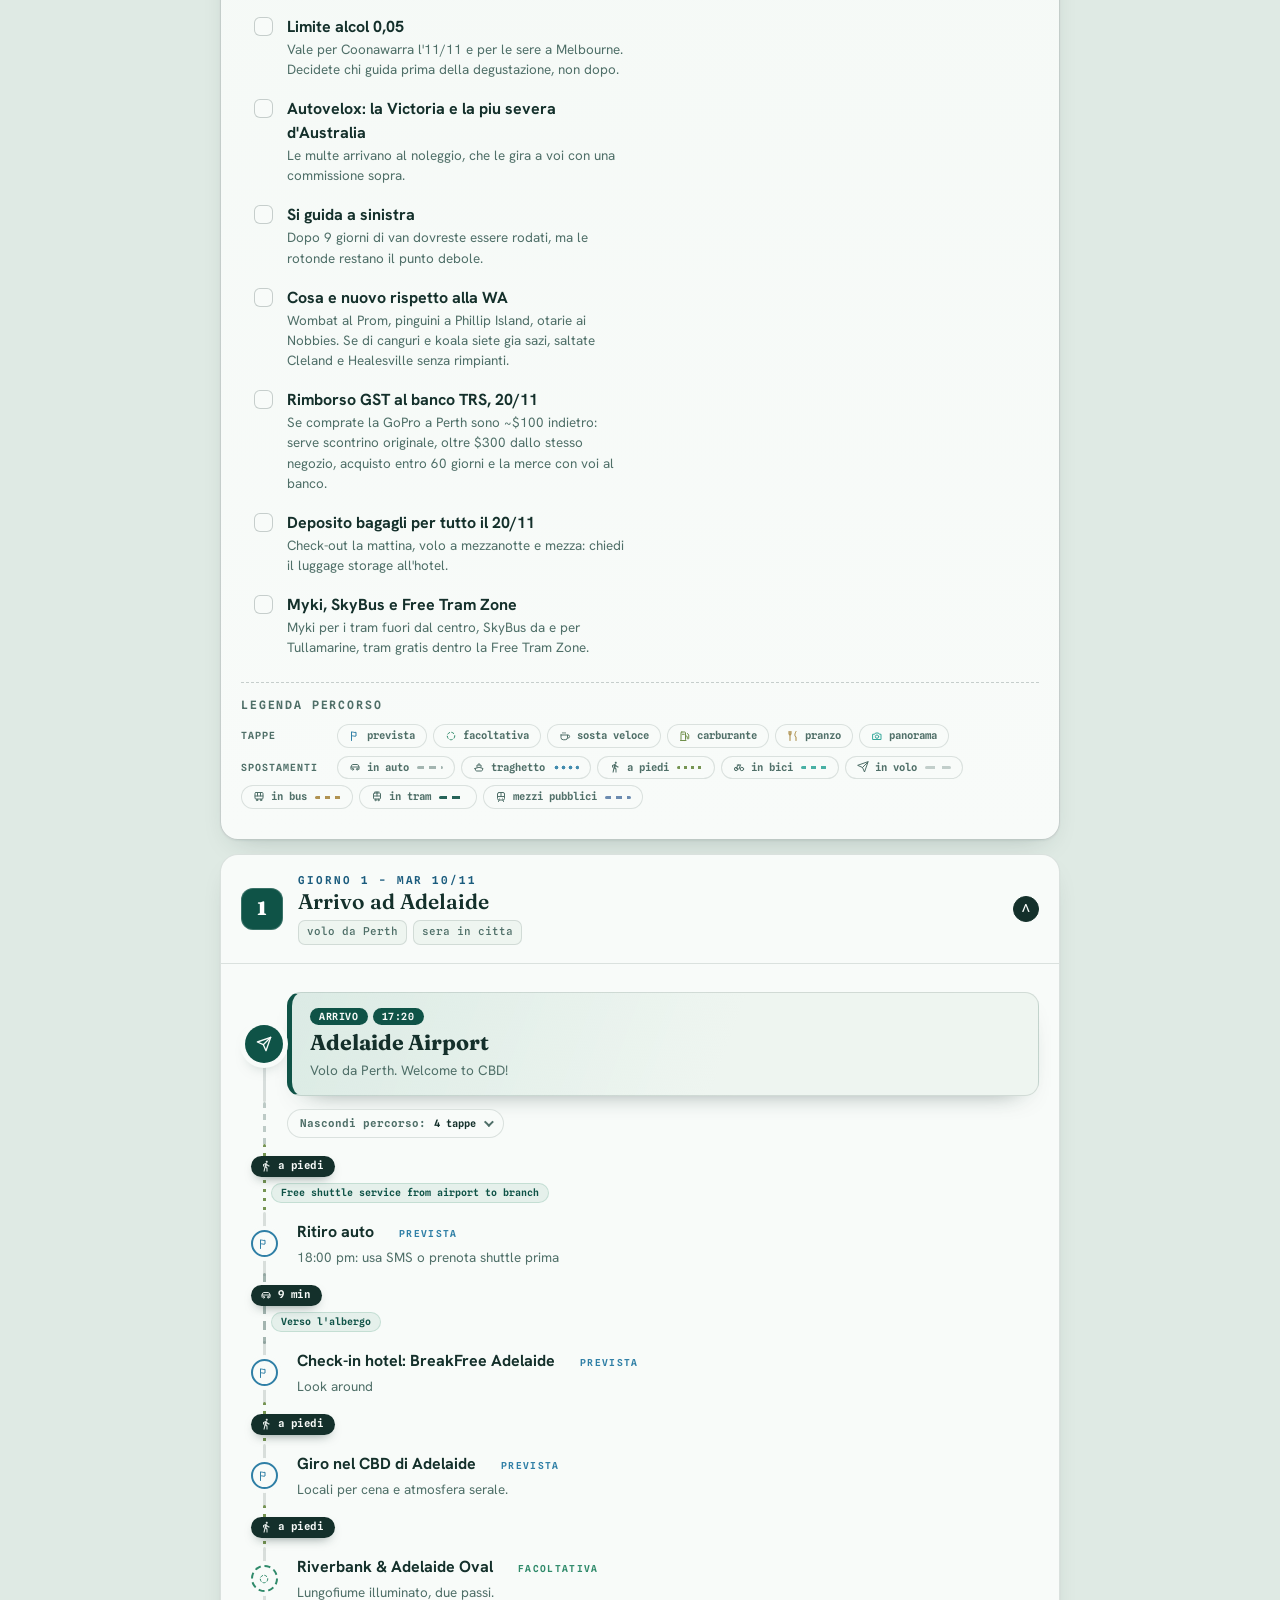
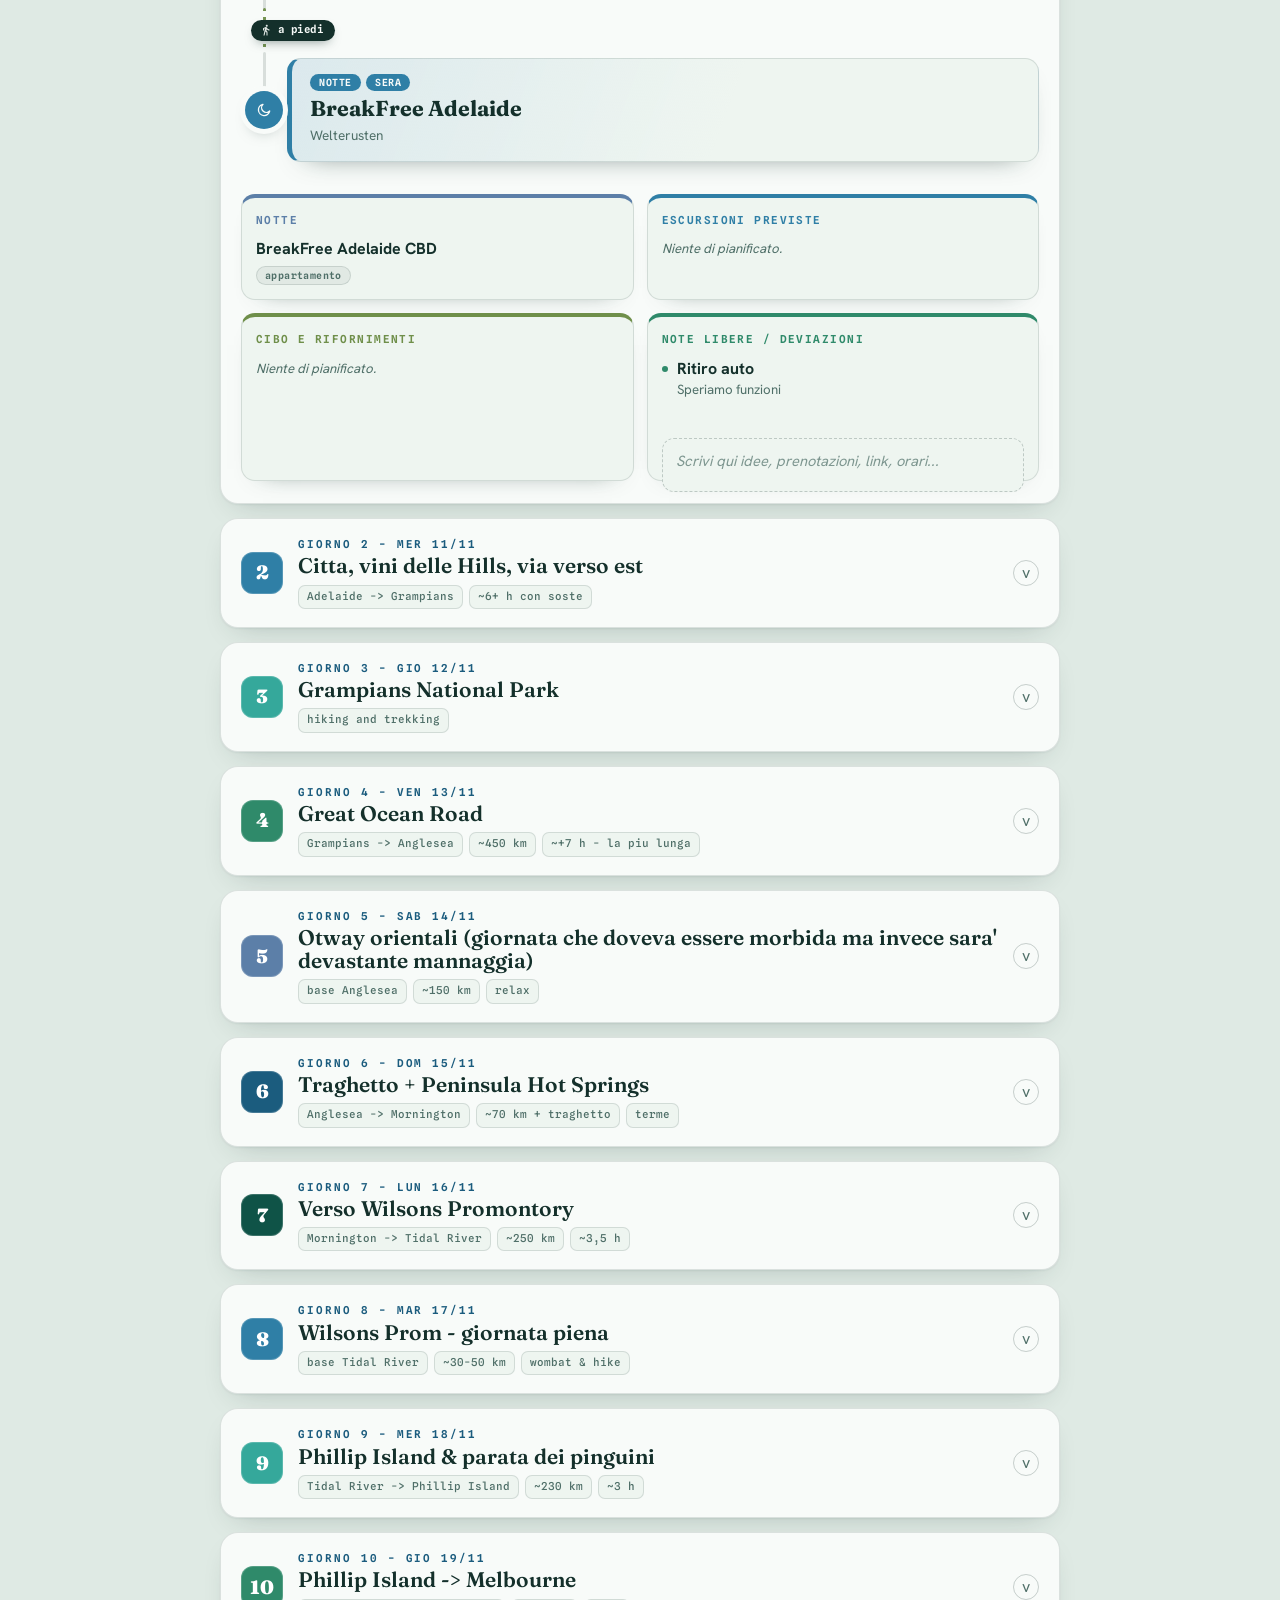
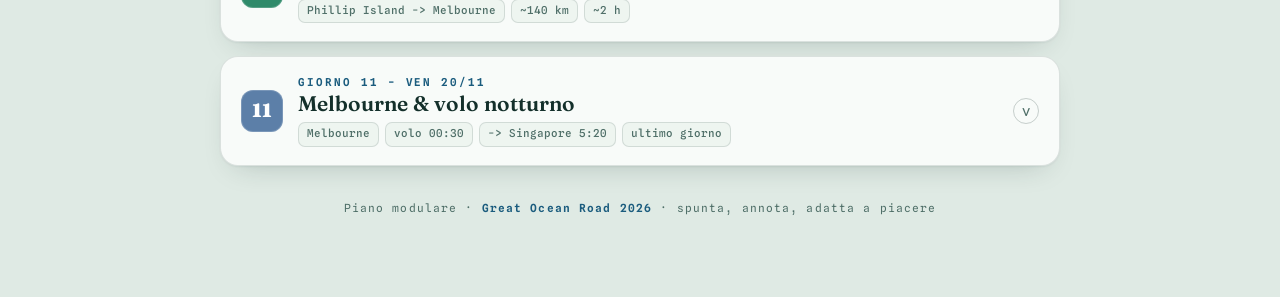
==== commit a0df2164: "Add files via upload" ====
--- a/Adelaide_Melbourne/piano_viaggio_great_ocean_road.html
+++ b/Adelaide_Melbourne/piano_viaggio_great_ocean_road.html
@@ -77,6 +77,7 @@
   .hero h1{
     font-family:'Fraunces',serif;font-weight:900;font-optical-sizing:auto;
     font-size:clamp(2.6rem,9vw,4.4rem);line-height:.92;margin:0;letter-spacing:-.02em;position:relative}
+  @media(max-width:520px){.hero h1{font-size:clamp(2.1rem,10vw,2.8rem);line-height:.98}}  /* telefono: il titolo va a capo invece di uscire */
   .hero .route{
     font-family:'Fraunces',serif;font-style:italic;font-weight:500;
     font-size:clamp(1rem,3.4vw,1.35rem);margin:12px 0 0;opacity:.95;position:relative}
@@ -425,7 +426,7 @@
 
   <header class="hero">
     <p class="kicker">Victoria &amp; South Australia · 10–20 Novembre</p>
-    <h1>Great&nbsp;Ocean&nbsp;Road</h1>
+    <h1>Great Ocean&nbsp;Road</h1>
     <p class="route">Adelaide → Grampians → GOR → Wilsons Prom → Phillip Island → Melbourne</p>
     <div class="stats">
       <div class="stat"><b>11</b><span>giorni</span></div>
